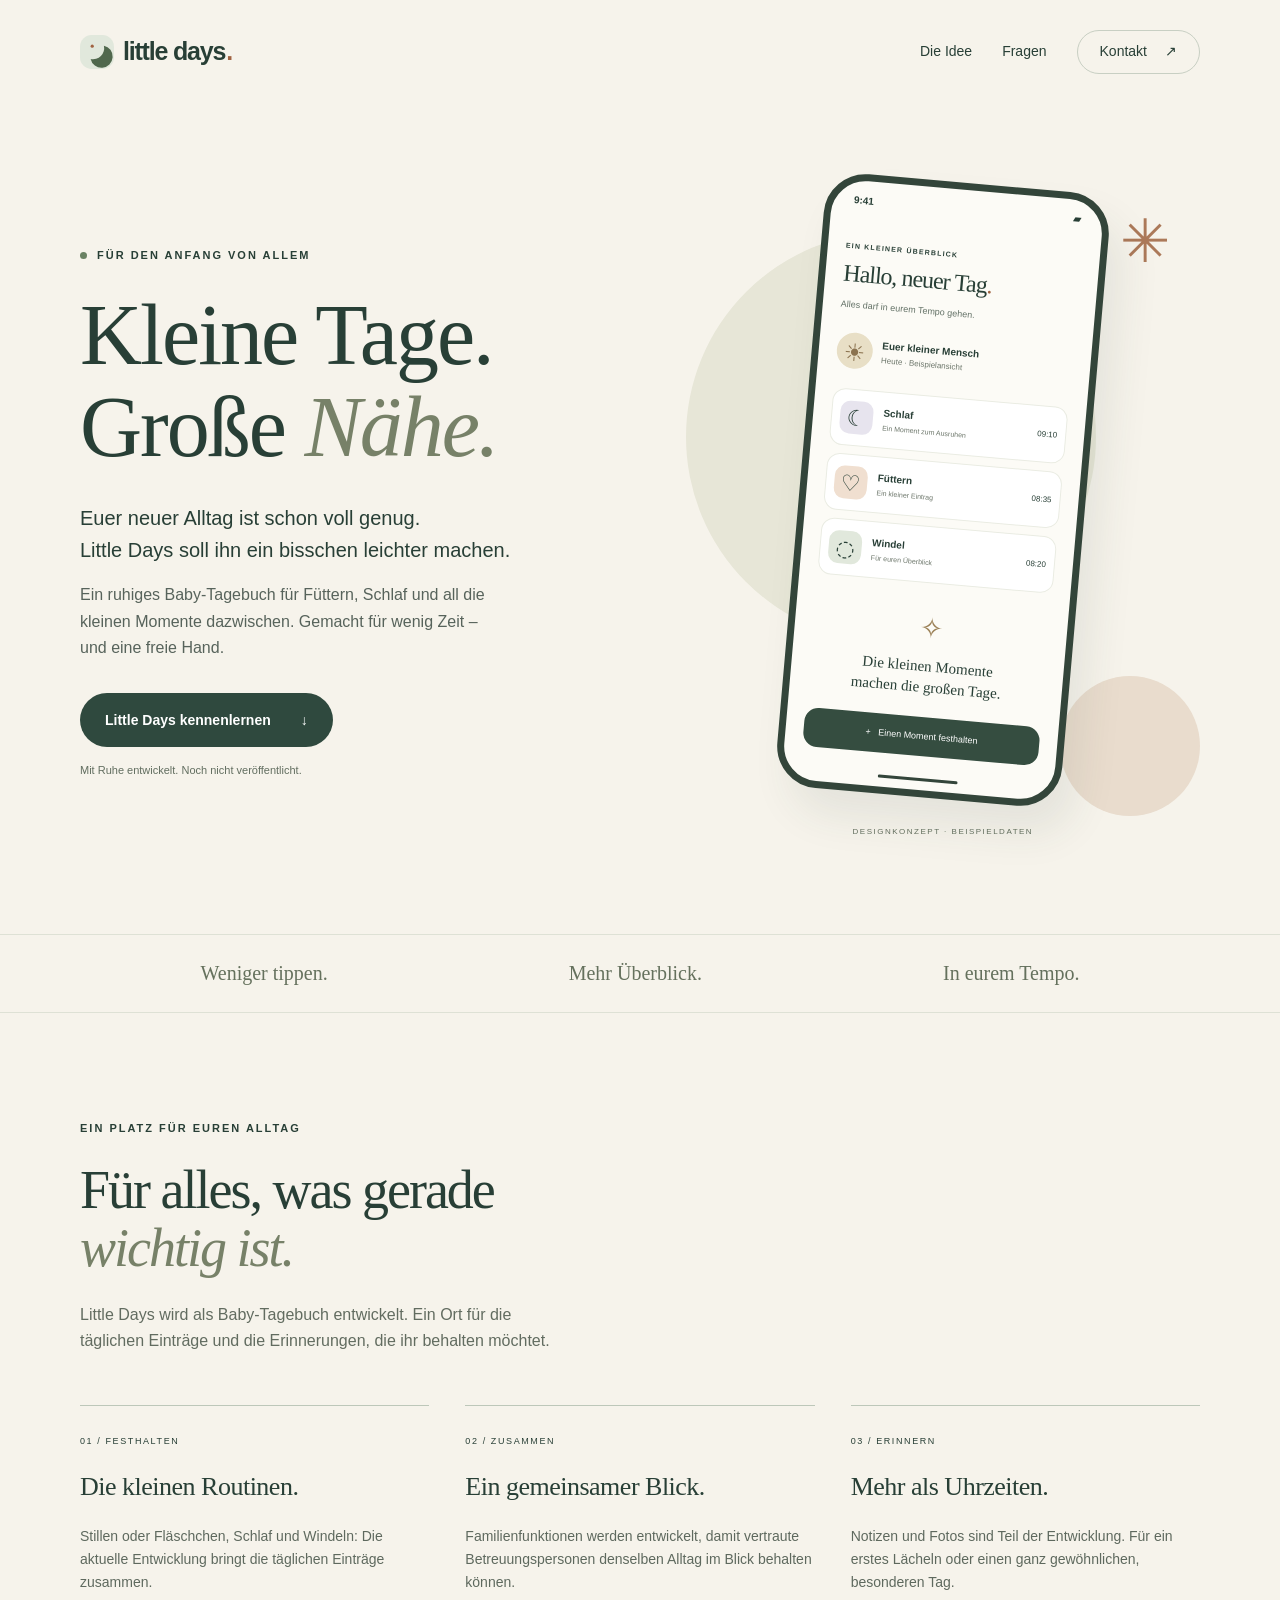
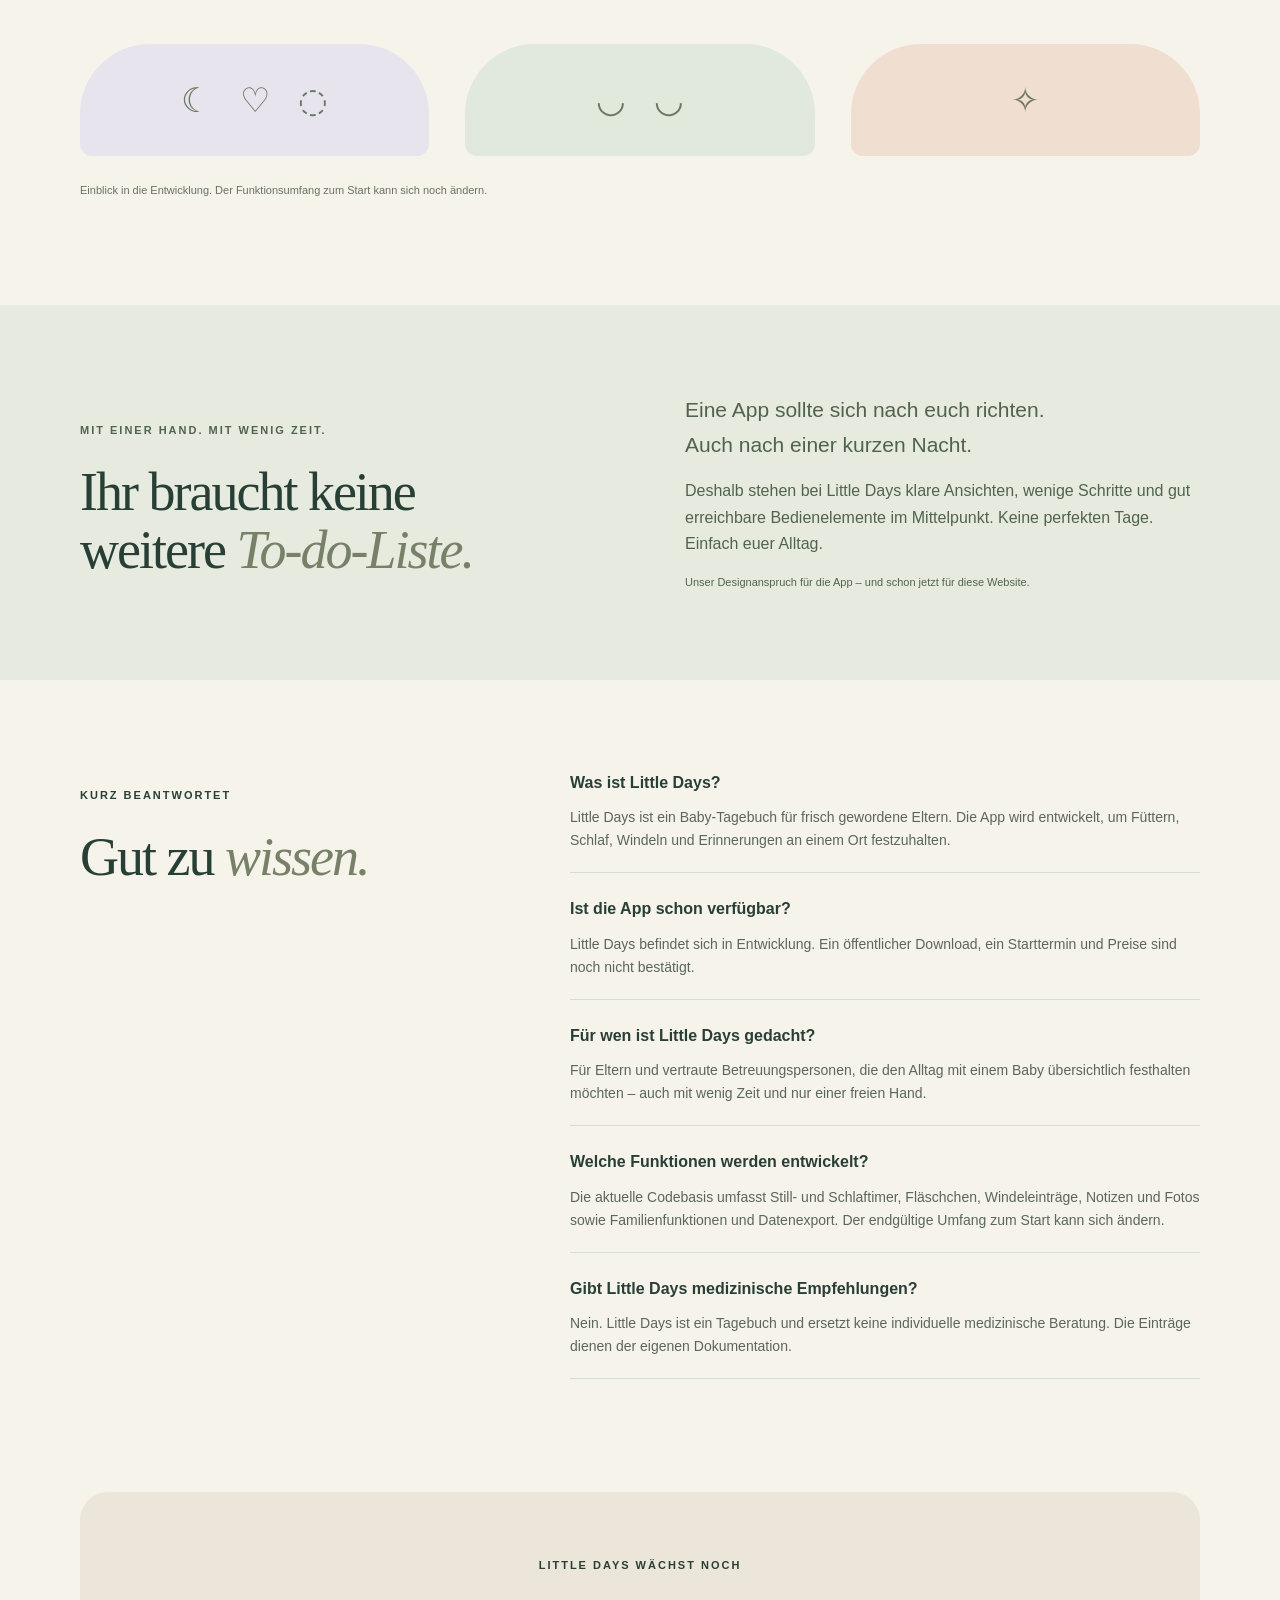
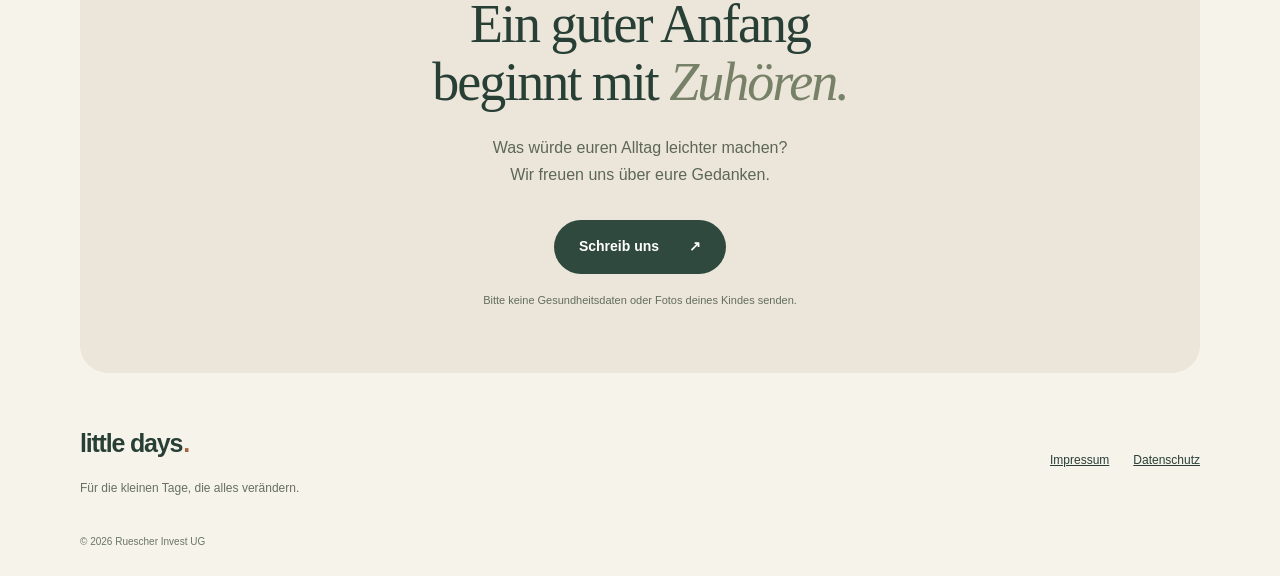
==== site/index.html @ 385b63ca "Launch calm Little Days marketing site with SEO and daily audit" ====
<!doctype html>
<html lang="de"><head><meta charset="utf-8"><meta name="viewport" content="width=device-width, initial-scale=1"><meta name="theme-color" content="#f6f3eb"><title>Little Days – ein Baby-Tagebuch für euren Alltag</title><meta name="description" content="Stillen, Fläschchen, Schlaf und kleine Erinnerungen: Little Days entwickelt ein ruhiges Baby-Tagebuch für frisch gewordene Eltern. Lerne die App kennen."><link rel="canonical" href="https://supermarlon.github.io/little-days-website/"><meta property="og:type" content="website"><meta property="og:locale" content="de_DE"><meta property="og:title" content="Little Days – kleine Tage, große Nähe"><meta property="og:description" content="Ein ruhiges Baby-Tagebuch für euren neuen Alltag. In Entwicklung."><meta property="og:url" content="https://supermarlon.github.io/little-days-website/"><meta property="og:image" content="https://supermarlon.github.io/little-days-website/assets/social.png"><meta property="og:image:width" content="1200"><meta property="og:image:height" content="630"><meta property="og:image:alt" content="Little Days. Kleine Tage, große Nähe."><meta name="twitter:card" content="summary_large_image"><link rel="icon" type="image/svg+xml" href="assets/icon.svg"><link rel="stylesheet" href="assets/style.css"><script type="application/ld+json">{"@context": "https://schema.org", "@graph": [{"@type": "WebSite", "@id": "https://supermarlon.github.io/little-days-website/#website", "url": "https://supermarlon.github.io/little-days-website/", "name": "Little Days", "inLanguage": "de-DE", "description": "Baby-Tagebuch für frisch gewordene Eltern. In Entwicklung."}, {"@type": "FAQPage", "mainEntity": [{"@type": "Question", "name": "Was ist Little Days?", "acceptedAnswer": {"@type": "Answer", "text": "Little Days ist ein Baby-Tagebuch für frisch gewordene Eltern. Die App wird entwickelt, um Füttern, Schlaf, Windeln und Erinnerungen an einem Ort festzuhalten."}}, {"@type": "Question", "name": "Ist die App schon verfügbar?", "acceptedAnswer": {"@type": "Answer", "text": "Little Days befindet sich in Entwicklung. Ein öffentlicher Download, ein Starttermin und Preise sind noch nicht bestätigt."}}, {"@type": "Question", "name": "Für wen ist Little Days gedacht?", "acceptedAnswer": {"@type": "Answer", "text": "Für Eltern und vertraute Betreuungspersonen, die den Alltag mit einem Baby übersichtlich festhalten möchten – auch mit wenig Zeit und nur einer freien Hand."}}, {"@type": "Question", "name": "Welche Funktionen werden entwickelt?", "acceptedAnswer": {"@type": "Answer", "text": "Die aktuelle Codebasis umfasst Still- und Schlaftimer, Fläschchen, Windeleinträge, Notizen und Fotos sowie Familienfunktionen und Datenexport. Der endgültige Umfang zum Start kann sich ändern."}}, {"@type": "Question", "name": "Gibt Little Days medizinische Empfehlungen?", "acceptedAnswer": {"@type": "Answer", "text": "Nein. Little Days ist ein Tagebuch und ersetzt keine individuelle medizinische Beratung. Die Einträge dienen der eigenen Dokumentation."}}]}]}</script><script defer src="assets/analytics.js"></script></head>
<body><a class="skip" href="#main">Zum Inhalt</a><header class="wrap"><a class="brand" href="./" aria-label="Little Days Startseite"><img src="assets/icon.svg" width="34" height="34" alt="">little days<span class="brand-dot">.</span></a><nav aria-label="Hauptnavigation"><a href="#idee">Die Idee</a><a href="#fragen">Fragen</a><a class="nav-cta" href="#kontakt">Kontakt <span aria-hidden="true">↗</span></a></nav></header>
<main id="main"><section class="hero wrap"><div class="hero-copy"><p class="eyebrow"><span class="status-dot"></span> FÜR DEN ANFANG VON ALLEM</p><h1>Kleine Tage.<br>Große <em>Nähe.</em></h1><p class="lead">Euer neuer Alltag ist schon voll genug.<br>Little Days soll ihn ein bisschen leichter machen.</p><p class="intro">Ein ruhiges Baby-Tagebuch für Füttern, Schlaf und all die kleinen Momente dazwischen. Gemacht für wenig Zeit – und eine freie Hand.</p><a class="button" href="#idee" data-event="explore">Little Days kennenlernen <span aria-hidden="true">↓</span></a><p class="micro">Mit Ruhe entwickelt. Noch nicht veröffentlicht.</p></div><div class="scene"><div class="orb orb-one"></div><div class="orb orb-two"></div><div class="little-star" aria-hidden="true">✳</div><div class="phone" aria-label="Illustrative Designvorschau eines Baby-Tagebuchs"><div class="phone-top"><span>9:41</span><span aria-hidden="true">▰</span></div><div class="phone-content"><p class="phone-greeting">EIN KLEINER ÜBERBLICK</p><h2>Hallo, neuer Tag<span>.</span></h2><p class="phone-sub">Alles darf in eurem Tempo gehen.</p><div class="baby"><div class="baby-icon" aria-hidden="true">☀</div><div><strong>Euer kleiner Mensch</strong><span>Heute · Beispielansicht</span></div></div><div class="activity"><span class="activity-icon lavender" aria-hidden="true">☾</span><div><strong>Schlaf</strong><span>Ein Moment zum Ausruhen</span></div><span class="activity-time">09:10</span></div><div class="activity"><span class="activity-icon peach" aria-hidden="true">♡</span><div><strong>Füttern</strong><span>Ein kleiner Eintrag</span></div><span class="activity-time">08:35</span></div><div class="activity"><span class="activity-icon sage" aria-hidden="true">◌</span><div><strong>Windel</strong><span>Für euren Überblick</span></div><span class="activity-time">08:20</span></div><div class="moment"><span aria-hidden="true">✧</span><p>Die kleinen Momente<br>machen die großen Tage.</p></div><div class="phone-action" aria-hidden="true">+ &nbsp; Einen Moment festhalten</div></div><div class="homebar"></div></div><p class="preview-label">DESIGNKONZEPT · BEISPIELDATEN</p></div></section>
<div class="quiet-strip"><div class="wrap"><span>Weniger tippen.</span><span>Mehr Überblick.</span><span>In eurem Tempo.</span></div></div>
<section class="section wrap" id="idee"><div class="section-heading"><p class="eyebrow">EIN PLATZ FÜR EUREN ALLTAG</p><h2>Für alles, was gerade<br><em>wichtig ist.</em></h2><p>Little Days wird als Baby-Tagebuch entwickelt. Ein Ort für die täglichen Einträge und die Erinnerungen, die ihr behalten möchtet.</p></div><div class="features"><article><span class="feature-number">01 / FESTHALTEN</span><h3>Die kleinen Routinen.</h3><p>Stillen oder Fläschchen, Schlaf und Windeln: Die aktuelle Entwicklung bringt die täglichen Einträge zusammen.</p><div class="feature-symbol lavender" aria-hidden="true">☾ &nbsp; ♡ &nbsp; ◌</div></article><article><span class="feature-number">02 / ZUSAMMEN</span><h3>Ein gemeinsamer Blick.</h3><p>Familienfunktionen werden entwickelt, damit vertraute Betreuungspersonen denselben Alltag im Blick behalten können.</p><div class="feature-symbol sage" aria-hidden="true">◡ &nbsp; ◡</div></article><article><span class="feature-number">03 / ERINNERN</span><h3>Mehr als Uhrzeiten.</h3><p>Notizen und Fotos sind Teil der Entwicklung. Für ein erstes Lächeln oder einen ganz gewöhnlichen, besonderen Tag.</p><div class="feature-symbol peach" aria-hidden="true">✧</div></article></div><p class="development-note">Einblick in die Entwicklung. Der Funktionsumfang zum Start kann sich noch ändern.</p></section>
<section class="care-section"><div class="wrap care-grid"><div><p class="eyebrow">MIT EINER HAND. MIT WENIG ZEIT.</p><h2>Ihr braucht keine<br>weitere <em>To-do-Liste.</em></h2></div><div><p class="care-lead">Eine App sollte sich nach euch richten.<br>Auch nach einer kurzen Nacht.</p><p>Deshalb stehen bei Little Days klare Ansichten, wenige Schritte und gut erreichbare Bedienelemente im Mittelpunkt. Keine perfekten Tage. Einfach euer Alltag.</p><p class="small">Unser Designanspruch für die App – und schon jetzt für diese Website.</p></div></div></section>
<section class="section wrap faq-section" id="fragen"><div><p class="eyebrow">KURZ BEANTWORTET</p><h2>Gut zu <em>wissen.</em></h2></div><div class="faqs"><article class="answer"><h3>Was ist Little Days?</h3><p>Little Days ist ein Baby-Tagebuch für frisch gewordene Eltern. Die App wird entwickelt, um Füttern, Schlaf, Windeln und Erinnerungen an einem Ort festzuhalten.</p></article><article class="answer"><h3>Ist die App schon verfügbar?</h3><p>Little Days befindet sich in Entwicklung. Ein öffentlicher Download, ein Starttermin und Preise sind noch nicht bestätigt.</p></article><article class="answer"><h3>Für wen ist Little Days gedacht?</h3><p>Für Eltern und vertraute Betreuungspersonen, die den Alltag mit einem Baby übersichtlich festhalten möchten – auch mit wenig Zeit und nur einer freien Hand.</p></article><article class="answer"><h3>Welche Funktionen werden entwickelt?</h3><p>Die aktuelle Codebasis umfasst Still- und Schlaftimer, Fläschchen, Windeleinträge, Notizen und Fotos sowie Familienfunktionen und Datenexport. Der endgültige Umfang zum Start kann sich ändern.</p></article><article class="answer"><h3>Gibt Little Days medizinische Empfehlungen?</h3><p>Nein. Little Days ist ein Tagebuch und ersetzt keine individuelle medizinische Beratung. Die Einträge dienen der eigenen Dokumentation.</p></article></div></section>
<section class="contact wrap" id="kontakt"><p class="eyebrow">LITTLE DAYS WÄCHST NOCH</p><h2>Ein guter Anfang<br>beginnt mit <em>Zuhören.</em></h2><p>Was würde euren Alltag leichter machen?<br>Wir freuen uns über eure Gedanken.</p><a class="button" href="mailto:marlon@supermarlon.de?subject=Little%20Days%20%E2%80%93%20Feedback" data-event="contact">Schreib uns <span aria-hidden="true">↗</span></a><p class="micro">Bitte keine Gesundheitsdaten oder Fotos deines Kindes senden.</p></section></main>
<footer class="wrap"><a class="brand" href="./">little days<span class="brand-dot">.</span></a><p>Für die kleinen Tage, die alles verändern.</p><div><a href="impressum.html">Impressum</a><a href="datenschutz.html">Datenschutz</a></div><small>© 2026 Ruescher Invest UG</small></footer></body></html>
---- site/assets/style.css ----
*{box-sizing:border-box}html{scroll-behavior:smooth;scroll-padding-top:24px}body{margin:0;background:#f6f3eb;color:#283f36;font-family:Arial,Helvetica,sans-serif;font-size:16px;line-height:1.65;-webkit-font-smoothing:antialiased}a{color:inherit}a:focus-visible{outline:3px solid #835b39;outline-offset:5px}a,button{touch-action:manipulation}.wrap{width:min(1120px,calc(100% - 64px));margin:auto}header{height:104px;display:flex;align-items:center;justify-content:space-between}.brand{display:flex;align-items:center;gap:9px;font-size:25px;font-weight:700;letter-spacing:-1.2px;text-decoration:none}.brand-dot{color:#a16342;margin-left:-8px}nav{display:flex;align-items:center;gap:30px;font-size:14px}nav a{display:inline-flex;align-items:center;min-height:44px;text-decoration:none}.nav-cta{border:1px solid #c8cfc3;border-radius:30px;padding:4px 22px;gap:18px}.hero{display:grid;grid-template-columns:1.1fr 1fr;gap:40px;align-items:center;padding:58px 0 70px}.eyebrow{font-size:11px;font-weight:700;letter-spacing:2px;display:flex;align-items:center;gap:10px}.status-dot{width:7px;height:7px;border-radius:50%;background:#6a8263}h1,h2{font-family:Georgia,'Times New Roman',serif;font-weight:400;letter-spacing:-2px;line-height:1.08;margin:24px 0}h1{font-size:clamp(58px,6.8vw,86px)}h2{font-size:clamp(38px,4.4vw,54px)}em{font-weight:400;color:#778168}p{margin:16px 0}.lead{font-size:20px;line-height:1.6;margin-top:28px}.intro{max-width:420px;color:#57635b;font-size:16px}.button{display:inline-flex;align-items:center;justify-content:center;gap:30px;background:#2f493e;color:#fff;border-radius:32px;text-decoration:none;min-height:54px;padding:12px 25px;font-size:14px;font-weight:600;margin-top:16px}.button:hover{background:#23382e}.micro{font-size:11px;color:#626e60;margin-top:14px}.scene{position:relative;display:flex;flex-direction:column;align-items:center;padding:20px 0 10px;isolation:isolate}.orb{position:absolute;z-index:-1;border-radius:50%}.orb-one{background:#e7e6d7;width:410px;height:410px;top:70px;left:0}.orb-two{background:#e9dccd;width:140px;height:140px;right:0;bottom:48px}.little-star{position:absolute;top:30px;right:30px;color:#ac7959;font-size:60px;font-weight:400}.phone{background:#fcfbf6;border:7px solid #33453a;border-radius:42px;width:286px;transform:rotate(5deg);box-shadow:16px 26px 42px #2f493e16;overflow:hidden}.phone-top{display:flex;justify-content:space-between;padding:12px 22px 8px;font-size:10px;font-weight:bold}.phone-content{padding:13px 18px}.phone-greeting{font-size:7px;letter-spacing:1.2px;font-weight:700;margin:10px 0}.phone h2{font-size:24px;letter-spacing:-1px;margin:10px 0}.phone h2 span{color:#a16342}.phone-sub{font-size:9px;color:#637166;margin:4px 0 20px}.baby{display:flex;gap:9px;align-items:center;margin:10px 0 20px}.baby-icon{display:grid;place-items:center;width:36px;height:36px;border-radius:50%;background:#e8dfc6;color:#8b7350;font-size:24px}.baby strong,.baby span{display:block;font-size:10px}.baby span{font-size:8px;color:#6c766a}.activity{display:flex;align-items:center;gap:10px;background:#fff;border:1px solid #eaece3;padding:11px 8px;border-radius:13px;margin:8px 0}.activity-icon{width:33px;height:33px;border-radius:10px;display:grid;place-items:center;font-size:22px}.lavender{background:#e7e4ee}.peach{background:#f0dfd0}.sage{background:#e1e8dc}.activity strong,.activity div span{display:block;font-size:10px}.activity div span{font-size:7px;color:#6c766a}.activity-time{font-size:8px;margin-left:auto}.moment{padding:15px 0;text-align:center}.moment>span{font-size:28px;color:#9b8056}.moment p{font-family:Georgia,serif;font-size:15px;line-height:1.4;margin:4px 0}.phone-action{background:#354d40;text-align:center;color:white;padding:12px;border-radius:14px;font-size:9px}.homebar{width:80px;height:3px;background:#33453a;margin:9px auto;border-radius:9px}.preview-label{font-size:8px;letter-spacing:1.5px;margin-top:27px;color:#64705f}.quiet-strip{border-top:1px solid #dee1d5;border-bottom:1px solid #dee1d5}.quiet-strip .wrap{display:flex;justify-content:space-around;padding:22px 0;font-family:Georgia,serif;font-size:20px;color:#65715d}.section{padding:90px 0}.section-heading{max-width:590px}.section-heading>p:last-child{max-width:470px;color:#626c60}.features{display:grid;grid-template-columns:repeat(3,1fr);gap:36px;margin-top:50px}.features article{border-top:1px solid #bdc7b9;padding-top:20px}.feature-number{font-size:9px;letter-spacing:1.6px}.features h3{font-family:Georgia,serif;font-size:26px;font-weight:400;letter-spacing:-.5px;margin:14px 0}.features p{color:#5e695e;font-size:14px;min-height:95px}.feature-symbol{display:flex;align-items:center;justify-content:center;height:112px;border-radius:70px 70px 12px 12px;font-size:34px;color:#6b7763;margin-top:24px}.development-note{font-size:11px;color:#687361;margin-top:25px}.care-section{background:#e7ebdf;padding:72px 0}.care-grid{display:grid;grid-template-columns:1fr 1fr;gap:90px;align-items:center}.care-grid h2{margin-bottom:0}.care-grid p{color:#51634f}.care-lead{font-size:21px}.small{font-size:11px}.faq-section{display:grid;grid-template-columns:.8fr 1.2fr;gap:70px}.answer{border-bottom:1px solid #d7ddcf;padding:0 0 20px;margin:0 0 23px}.answer h3{font-size:16px;font-weight:600;margin:0 0 10px}.answer p{font-size:14px;color:#5a675a;margin:0}.contact{text-align:center;padding:48px 24px 64px;background:#ece5d9;border-radius:28px}.contact .eyebrow{justify-content:center}.contact h2{margin-top:20px}.contact>p:not(.eyebrow):not(.micro){color:#5c6758}.contact .micro{max-width:350px;margin:17px auto 0}footer{padding:50px 0 25px;display:grid;grid-template-columns:1fr auto;gap:15px}footer p{font-size:12px;color:#677060;margin:0}footer>div{grid-column:2;grid-row:1 / span 2;display:flex;align-items:center;gap:24px;font-size:12px}footer a:not(.brand){display:inline-flex;align-items:center;min-height:44px}footer small{grid-column:1 / -1;font-size:10px;color:#6b7465;margin-top:20px}.skip{position:absolute;top:-100px;background:#2f493e;color:white;padding:12px;z-index:10}.skip:focus{top:10px}.legal{max-width:740px;padding:45px 0 80px}.legal h1{font-size:48px}.legal h2{font-family:Arial,sans-serif;font-size:22px;letter-spacing:0;line-height:1.4;margin-top:36px}.legal p{overflow-wrap:anywhere}@media(max-width:900px){.wrap{width:calc(100% - 40px)}header{height:80px}.brand{font-size:22px}nav{gap:16px}nav>a:first-child{display:none}.nav-cta{padding:4px 14px;gap:8px}.hero{grid-template-columns:1fr;padding:30px 0 45px;gap:12px}h1{font-size:64px}.lead{font-size:18px}.intro{font-size:15px}.scene{margin-top:28px;padding-top:8px}.orb-one{width:310px;height:310px;left:calc(50% - 175px)}.orb-two{width:95px;height:95px;right:8%;bottom:55px}.little-star{right:4%;top:35px;font-size:44px}.phone{width:270px}.quiet-strip .wrap{gap:13px;font-size:14px;padding:18px 0}.section{padding:60px 0}.features{grid-template-columns:1fr;gap:34px;margin-top:35px}.features p{min-height:0;max-width:440px}.feature-symbol{height:80px;border-radius:40px 40px 10px 10px}.care-section{padding:50px 0}.care-grid,.faq-section{grid-template-columns:1fr;gap:25px}.faq-section h2{margin-bottom:15px}.contact{padding:40px 18px;border-radius:20px}.contact h2{font-size:39px}footer{grid-template-columns:1fr;gap:8px}footer>div{grid-row:auto;grid-column:1;gap:22px}footer small{margin-top:8px}}@media(prefers-reduced-motion:reduce){html{scroll-behavior:auto}}@media(max-width:360px){.phone{width:246px}.phone h2{font-size:22px}h1{font-size:59px}.quiet-strip .wrap{font-size:12px}.scene{margin-top:18px}}

@media(min-width:600px) and (max-width:900px){.hero{grid-template-columns:1fr 1fr;gap:20px}.orb-one{width:280px;height:280px;left:0}.little-star{right:0}h1{font-size:54px}.phone{width:250px}}
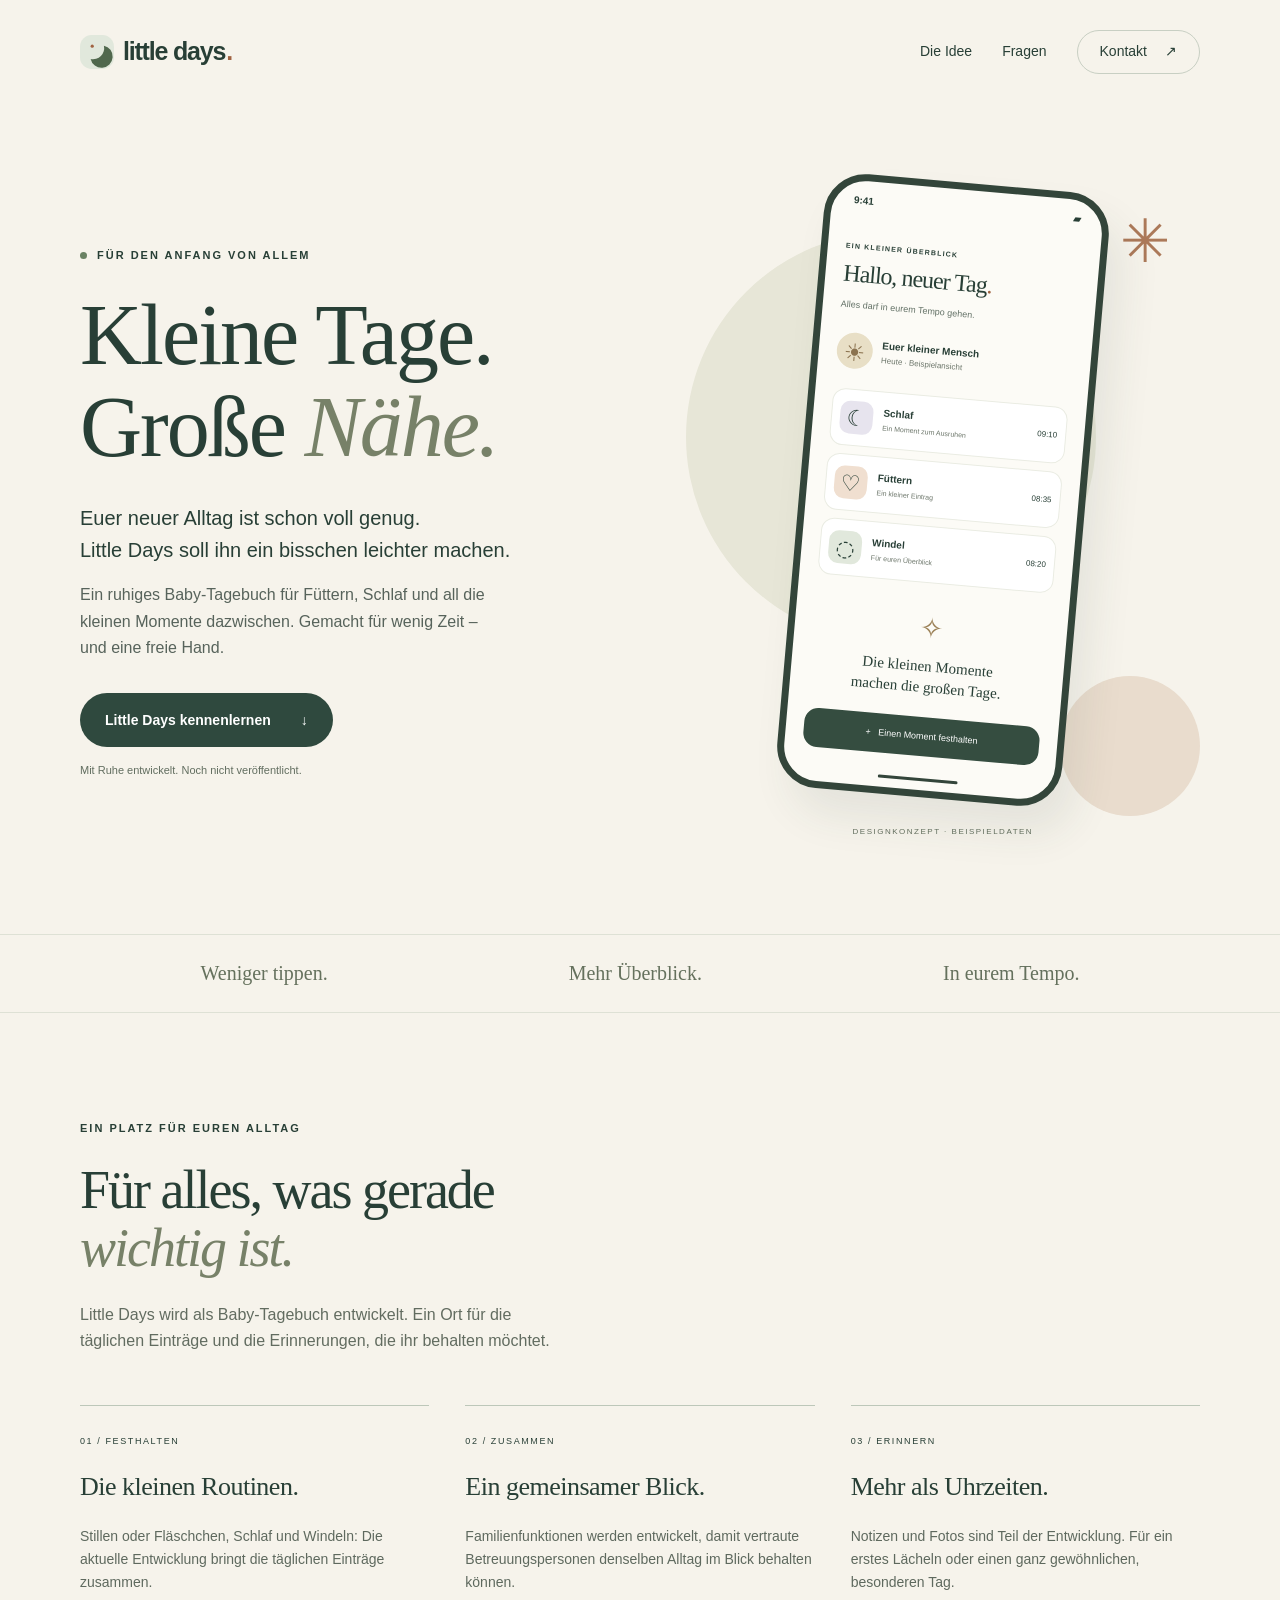
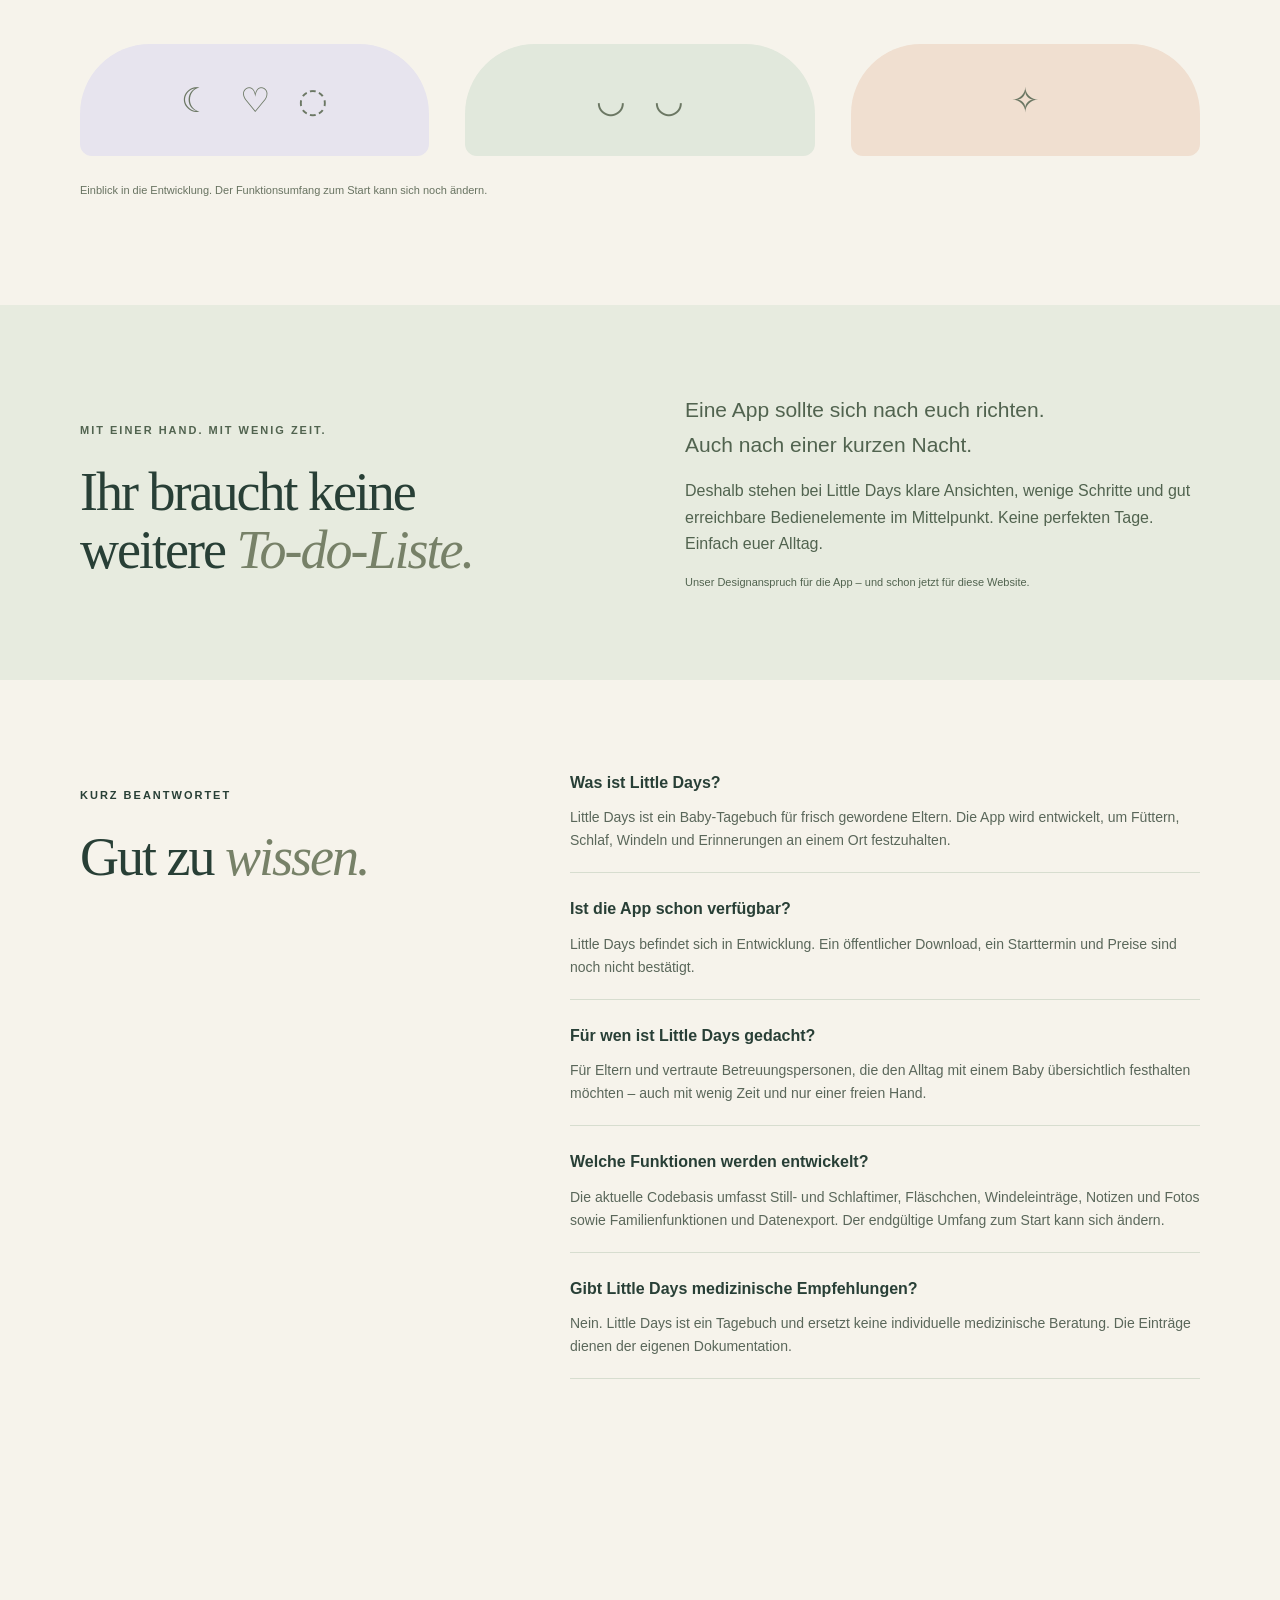
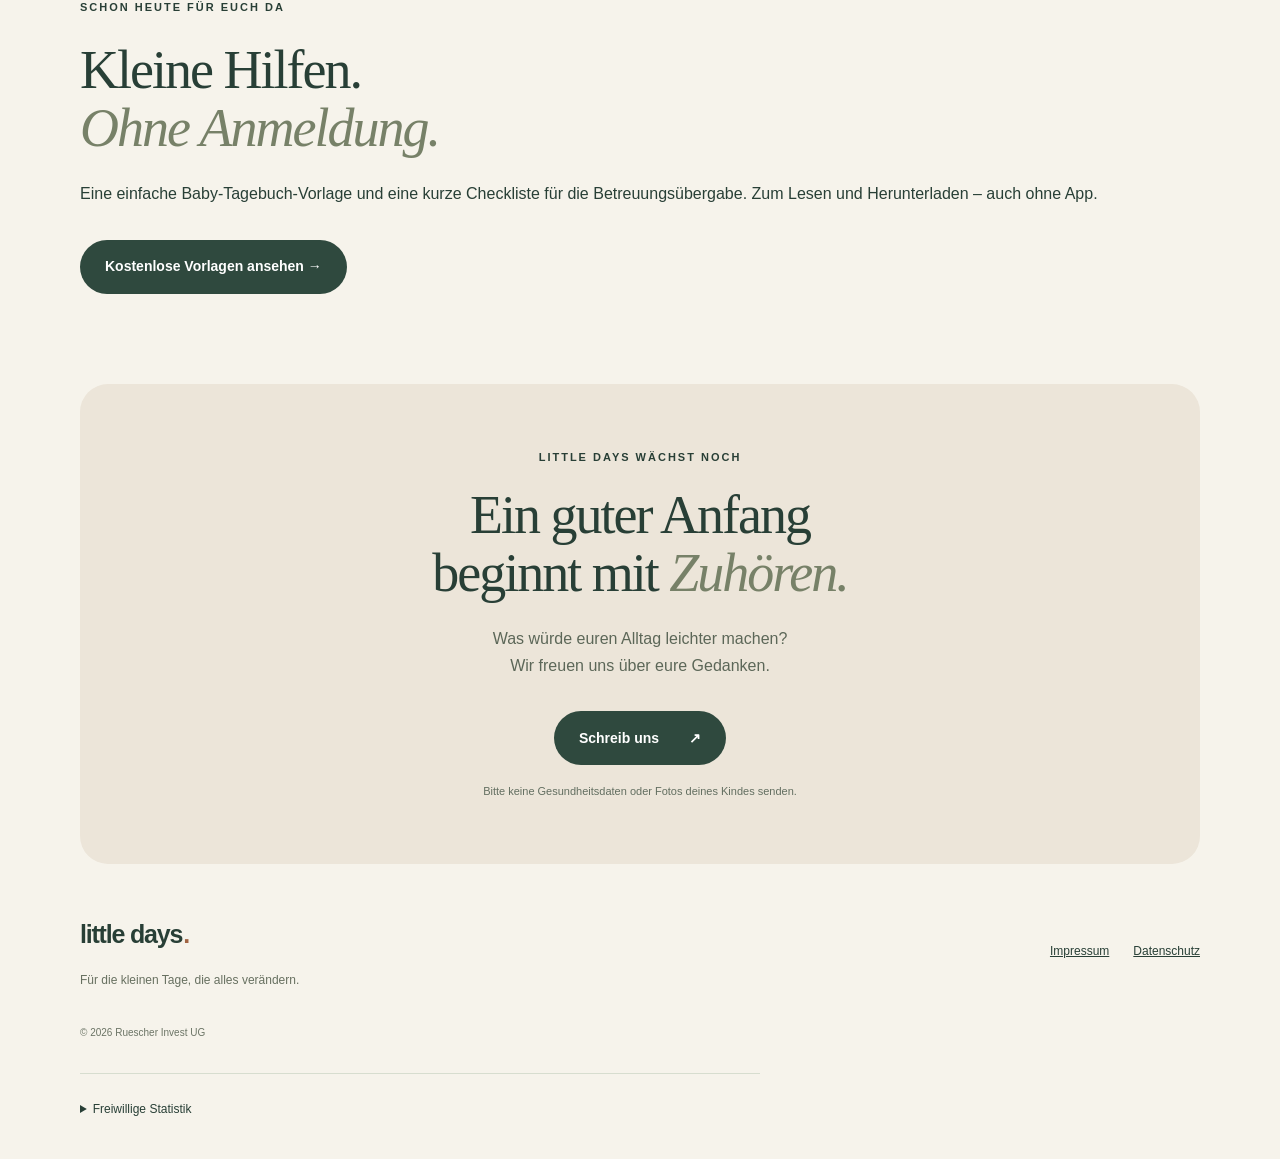
==== commit bc7f6c4f: "Build daily marketing loop, consent analytics and useful distribution assets" ====
--- a/site/index.html
+++ b/site/index.html
@@ -1,10 +1,234 @@
 <!doctype html>
-<html lang="de"><head><meta charset="utf-8"><meta name="viewport" content="width=device-width, initial-scale=1"><meta name="theme-color" content="#f6f3eb"><title>Little Days – ein Baby-Tagebuch für euren Alltag</title><meta name="description" content="Stillen, Fläschchen, Schlaf und kleine Erinnerungen: Little Days entwickelt ein ruhiges Baby-Tagebuch für frisch gewordene Eltern. Lerne die App kennen."><link rel="canonical" href="https://supermarlon.github.io/little-days-website/"><meta property="og:type" content="website"><meta property="og:locale" content="de_DE"><meta property="og:title" content="Little Days – kleine Tage, große Nähe"><meta property="og:description" content="Ein ruhiges Baby-Tagebuch für euren neuen Alltag. In Entwicklung."><meta property="og:url" content="https://supermarlon.github.io/little-days-website/"><meta property="og:image" content="https://supermarlon.github.io/little-days-website/assets/social.png"><meta property="og:image:width" content="1200"><meta property="og:image:height" content="630"><meta property="og:image:alt" content="Little Days. Kleine Tage, große Nähe."><meta name="twitter:card" content="summary_large_image"><link rel="icon" type="image/svg+xml" href="assets/icon.svg"><link rel="stylesheet" href="assets/style.css"><script type="application/ld+json">{"@context": "https://schema.org", "@graph": [{"@type": "WebSite", "@id": "https://supermarlon.github.io/little-days-website/#website", "url": "https://supermarlon.github.io/little-days-website/", "name": "Little Days", "inLanguage": "de-DE", "description": "Baby-Tagebuch für frisch gewordene Eltern. In Entwicklung."}, {"@type": "FAQPage", "mainEntity": [{"@type": "Question", "name": "Was ist Little Days?", "acceptedAnswer": {"@type": "Answer", "text": "Little Days ist ein Baby-Tagebuch für frisch gewordene Eltern. Die App wird entwickelt, um Füttern, Schlaf, Windeln und Erinnerungen an einem Ort festzuhalten."}}, {"@type": "Question", "name": "Ist die App schon verfügbar?", "acceptedAnswer": {"@type": "Answer", "text": "Little Days befindet sich in Entwicklung. Ein öffentlicher Download, ein Starttermin und Preise sind noch nicht bestätigt."}}, {"@type": "Question", "name": "Für wen ist Little Days gedacht?", "acceptedAnswer": {"@type": "Answer", "text": "Für Eltern und vertraute Betreuungspersonen, die den Alltag mit einem Baby übersichtlich festhalten möchten – auch mit wenig Zeit und nur einer freien Hand."}}, {"@type": "Question", "name": "Welche Funktionen werden entwickelt?", "acceptedAnswer": {"@type": "Answer", "text": "Die aktuelle Codebasis umfasst Still- und Schlaftimer, Fläschchen, Windeleinträge, Notizen und Fotos sowie Familienfunktionen und Datenexport. Der endgültige Umfang zum Start kann sich ändern."}}, {"@type": "Question", "name": "Gibt Little Days medizinische Empfehlungen?", "acceptedAnswer": {"@type": "Answer", "text": "Nein. Little Days ist ein Tagebuch und ersetzt keine individuelle medizinische Beratung. Die Einträge dienen der eigenen Dokumentation."}}]}]}</script><script defer src="assets/analytics.js"></script></head>
-<body><a class="skip" href="#main">Zum Inhalt</a><header class="wrap"><a class="brand" href="./" aria-label="Little Days Startseite"><img src="assets/icon.svg" width="34" height="34" alt="">little days<span class="brand-dot">.</span></a><nav aria-label="Hauptnavigation"><a href="#idee">Die Idee</a><a href="#fragen">Fragen</a><a class="nav-cta" href="#kontakt">Kontakt <span aria-hidden="true">↗</span></a></nav></header>
-<main id="main"><section class="hero wrap"><div class="hero-copy"><p class="eyebrow"><span class="status-dot"></span> FÜR DEN ANFANG VON ALLEM</p><h1>Kleine Tage.<br>Große <em>Nähe.</em></h1><p class="lead">Euer neuer Alltag ist schon voll genug.<br>Little Days soll ihn ein bisschen leichter machen.</p><p class="intro">Ein ruhiges Baby-Tagebuch für Füttern, Schlaf und all die kleinen Momente dazwischen. Gemacht für wenig Zeit – und eine freie Hand.</p><a class="button" href="#idee" data-event="explore">Little Days kennenlernen <span aria-hidden="true">↓</span></a><p class="micro">Mit Ruhe entwickelt. Noch nicht veröffentlicht.</p></div><div class="scene"><div class="orb orb-one"></div><div class="orb orb-two"></div><div class="little-star" aria-hidden="true">✳</div><div class="phone" aria-label="Illustrative Designvorschau eines Baby-Tagebuchs"><div class="phone-top"><span>9:41</span><span aria-hidden="true">▰</span></div><div class="phone-content"><p class="phone-greeting">EIN KLEINER ÜBERBLICK</p><h2>Hallo, neuer Tag<span>.</span></h2><p class="phone-sub">Alles darf in eurem Tempo gehen.</p><div class="baby"><div class="baby-icon" aria-hidden="true">☀</div><div><strong>Euer kleiner Mensch</strong><span>Heute · Beispielansicht</span></div></div><div class="activity"><span class="activity-icon lavender" aria-hidden="true">☾</span><div><strong>Schlaf</strong><span>Ein Moment zum Ausruhen</span></div><span class="activity-time">09:10</span></div><div class="activity"><span class="activity-icon peach" aria-hidden="true">♡</span><div><strong>Füttern</strong><span>Ein kleiner Eintrag</span></div><span class="activity-time">08:35</span></div><div class="activity"><span class="activity-icon sage" aria-hidden="true">◌</span><div><strong>Windel</strong><span>Für euren Überblick</span></div><span class="activity-time">08:20</span></div><div class="moment"><span aria-hidden="true">✧</span><p>Die kleinen Momente<br>machen die großen Tage.</p></div><div class="phone-action" aria-hidden="true">+ &nbsp; Einen Moment festhalten</div></div><div class="homebar"></div></div><p class="preview-label">DESIGNKONZEPT · BEISPIELDATEN</p></div></section>
-<div class="quiet-strip"><div class="wrap"><span>Weniger tippen.</span><span>Mehr Überblick.</span><span>In eurem Tempo.</span></div></div>
-<section class="section wrap" id="idee"><div class="section-heading"><p class="eyebrow">EIN PLATZ FÜR EUREN ALLTAG</p><h2>Für alles, was gerade<br><em>wichtig ist.</em></h2><p>Little Days wird als Baby-Tagebuch entwickelt. Ein Ort für die täglichen Einträge und die Erinnerungen, die ihr behalten möchtet.</p></div><div class="features"><article><span class="feature-number">01 / FESTHALTEN</span><h3>Die kleinen Routinen.</h3><p>Stillen oder Fläschchen, Schlaf und Windeln: Die aktuelle Entwicklung bringt die täglichen Einträge zusammen.</p><div class="feature-symbol lavender" aria-hidden="true">☾ &nbsp; ♡ &nbsp; ◌</div></article><article><span class="feature-number">02 / ZUSAMMEN</span><h3>Ein gemeinsamer Blick.</h3><p>Familienfunktionen werden entwickelt, damit vertraute Betreuungspersonen denselben Alltag im Blick behalten können.</p><div class="feature-symbol sage" aria-hidden="true">◡ &nbsp; ◡</div></article><article><span class="feature-number">03 / ERINNERN</span><h3>Mehr als Uhrzeiten.</h3><p>Notizen und Fotos sind Teil der Entwicklung. Für ein erstes Lächeln oder einen ganz gewöhnlichen, besonderen Tag.</p><div class="feature-symbol peach" aria-hidden="true">✧</div></article></div><p class="development-note">Einblick in die Entwicklung. Der Funktionsumfang zum Start kann sich noch ändern.</p></section>
-<section class="care-section"><div class="wrap care-grid"><div><p class="eyebrow">MIT EINER HAND. MIT WENIG ZEIT.</p><h2>Ihr braucht keine<br>weitere <em>To-do-Liste.</em></h2></div><div><p class="care-lead">Eine App sollte sich nach euch richten.<br>Auch nach einer kurzen Nacht.</p><p>Deshalb stehen bei Little Days klare Ansichten, wenige Schritte und gut erreichbare Bedienelemente im Mittelpunkt. Keine perfekten Tage. Einfach euer Alltag.</p><p class="small">Unser Designanspruch für die App – und schon jetzt für diese Website.</p></div></div></section>
-<section class="section wrap faq-section" id="fragen"><div><p class="eyebrow">KURZ BEANTWORTET</p><h2>Gut zu <em>wissen.</em></h2></div><div class="faqs"><article class="answer"><h3>Was ist Little Days?</h3><p>Little Days ist ein Baby-Tagebuch für frisch gewordene Eltern. Die App wird entwickelt, um Füttern, Schlaf, Windeln und Erinnerungen an einem Ort festzuhalten.</p></article><article class="answer"><h3>Ist die App schon verfügbar?</h3><p>Little Days befindet sich in Entwicklung. Ein öffentlicher Download, ein Starttermin und Preise sind noch nicht bestätigt.</p></article><article class="answer"><h3>Für wen ist Little Days gedacht?</h3><p>Für Eltern und vertraute Betreuungspersonen, die den Alltag mit einem Baby übersichtlich festhalten möchten – auch mit wenig Zeit und nur einer freien Hand.</p></article><article class="answer"><h3>Welche Funktionen werden entwickelt?</h3><p>Die aktuelle Codebasis umfasst Still- und Schlaftimer, Fläschchen, Windeleinträge, Notizen und Fotos sowie Familienfunktionen und Datenexport. Der endgültige Umfang zum Start kann sich ändern.</p></article><article class="answer"><h3>Gibt Little Days medizinische Empfehlungen?</h3><p>Nein. Little Days ist ein Tagebuch und ersetzt keine individuelle medizinische Beratung. Die Einträge dienen der eigenen Dokumentation.</p></article></div></section>
-<section class="contact wrap" id="kontakt"><p class="eyebrow">LITTLE DAYS WÄCHST NOCH</p><h2>Ein guter Anfang<br>beginnt mit <em>Zuhören.</em></h2><p>Was würde euren Alltag leichter machen?<br>Wir freuen uns über eure Gedanken.</p><a class="button" href="mailto:marlon@supermarlon.de?subject=Little%20Days%20%E2%80%93%20Feedback" data-event="contact">Schreib uns <span aria-hidden="true">↗</span></a><p class="micro">Bitte keine Gesundheitsdaten oder Fotos deines Kindes senden.</p></section></main>
-<footer class="wrap"><a class="brand" href="./">little days<span class="brand-dot">.</span></a><p>Für die kleinen Tage, die alles verändern.</p><div><a href="impressum.html">Impressum</a><a href="datenschutz.html">Datenschutz</a></div><small>© 2026 Ruescher Invest UG</small></footer></body></html>+<html lang="de">
+<head>
+<meta charset="utf-8">
+<meta name="viewport" content="width=device-width, initial-scale=1">
+<meta name="google-site-verification" content="PlFiqW4w93HMODMmTK9vUHVSAiEUMvVxdEavi1vuG6I">
+<meta name="theme-color" content="#f6f3eb">
+<title>Little Days – ein Baby-Tagebuch für euren Alltag</title>
+<meta name="description" content="Stillen, Fläschchen, Schlaf und kleine Erinnerungen: Little Days entwickelt ein ruhiges Baby-Tagebuch für frisch gewordene Eltern. Lerne die App kennen.">
+<link rel="canonical" href="https://supermarlon.github.io/little-days-website/">
+<meta property="og:type" content="website">
+<meta property="og:locale" content="de_DE">
+<meta property="og:title" content="Little Days – kleine Tage, große Nähe">
+<meta property="og:description" content="Ein ruhiges Baby-Tagebuch für euren neuen Alltag. In Entwicklung.">
+<meta property="og:url" content="https://supermarlon.github.io/little-days-website/">
+<meta property="og:image" content="https://supermarlon.github.io/little-days-website/assets/social.png">
+<meta property="og:image:width" content="1200">
+<meta property="og:image:height" content="630">
+<meta property="og:image:alt" content="Little Days. Kleine Tage, große Nähe.">
+<meta name="twitter:card" content="summary_large_image">
+<link rel="icon" type="image/svg+xml" href="assets/icon.svg">
+<link rel="stylesheet" href="assets/style.css">
+<script type="application/ld+json">{"@context": "https://schema.org", "@graph": [{"@type": "WebSite", "@id": "https://supermarlon.github.io/little-days-website/#website", "url": "https://supermarlon.github.io/little-days-website/", "name": "Little Days", "inLanguage": "de-DE", "description": "Baby-Tagebuch für frisch gewordene Eltern. In Entwicklung."}, {"@type": "FAQPage", "mainEntity": [{"@type": "Question", "name": "Was ist Little Days?", "acceptedAnswer": {"@type": "Answer", "text": "Little Days ist ein Baby-Tagebuch für frisch gewordene Eltern. Die App wird entwickelt, um Füttern, Schlaf, Windeln und Erinnerungen an einem Ort festzuhalten."}}, {"@type": "Question", "name": "Ist die App schon verfügbar?", "acceptedAnswer": {"@type": "Answer", "text": "Little Days befindet sich in Entwicklung. Ein öffentlicher Download, ein Starttermin und Preise sind noch nicht bestätigt."}}, {"@type": "Question", "name": "Für wen ist Little Days gedacht?", "acceptedAnswer": {"@type": "Answer", "text": "Für Eltern und vertraute Betreuungspersonen, die den Alltag mit einem Baby übersichtlich festhalten möchten – auch mit wenig Zeit und nur einer freien Hand."}}, {"@type": "Question", "name": "Welche Funktionen werden entwickelt?", "acceptedAnswer": {"@type": "Answer", "text": "Die aktuelle Codebasis umfasst Still- und Schlaftimer, Fläschchen, Windeleinträge, Notizen und Fotos sowie Familienfunktionen und Datenexport. Der endgültige Umfang zum Start kann sich ändern."}}, {"@type": "Question", "name": "Gibt Little Days medizinische Empfehlungen?", "acceptedAnswer": {"@type": "Answer", "text": "Nein. Little Days ist ein Tagebuch und ersetzt keine individuelle medizinische Beratung. Die Einträge dienen der eigenen Dokumentation."}}]}]}</script>
+<script defer src="assets/analytics.js">
+</script>
+</head>
+<body>
+<a class="skip" href="#main">Zum Inhalt</a>
+<header class="wrap">
+<a class="brand" href="./" aria-label="Little Days Startseite">
+<img src="assets/icon.svg" width="34" height="34" alt="">little days<span class="brand-dot">.</span>
+</a>
+<nav aria-label="Hauptnavigation">
+<a href="#idee">Die Idee</a>
+<a href="#fragen">Fragen</a>
+<a class="nav-cta" href="#kontakt">Kontakt <span aria-hidden="true">↗</span>
+</a>
+</nav>
+</header>
+<main id="main">
+<section class="hero wrap">
+<div class="hero-copy">
+<p class="eyebrow">
+<span class="status-dot">
+</span> FÜR DEN ANFANG VON ALLEM</p>
+<h1>Kleine Tage.<br>Große <em>Nähe.</em>
+</h1>
+<p class="lead">Euer neuer Alltag ist schon voll genug.<br>Little Days soll ihn ein bisschen leichter machen.</p>
+<p class="intro">Ein ruhiges Baby-Tagebuch für Füttern, Schlaf und all die kleinen Momente dazwischen. Gemacht für wenig Zeit – und eine freie Hand.</p>
+<a class="button" href="#idee" data-event="explore">Little Days kennenlernen <span aria-hidden="true">↓</span>
+</a>
+<p class="micro">Mit Ruhe entwickelt. Noch nicht veröffentlicht.</p>
+</div>
+<div class="scene">
+<div class="orb orb-one">
+</div>
+<div class="orb orb-two">
+</div>
+<div class="little-star" aria-hidden="true">✳</div>
+<div class="phone" aria-label="Illustrative Designvorschau eines Baby-Tagebuchs">
+<div class="phone-top">
+<span>9:41</span>
+<span aria-hidden="true">▰</span>
+</div>
+<div class="phone-content">
+<p class="phone-greeting">EIN KLEINER ÜBERBLICK</p>
+<h2>Hallo, neuer Tag<span>.</span>
+</h2>
+<p class="phone-sub">Alles darf in eurem Tempo gehen.</p>
+<div class="baby">
+<div class="baby-icon" aria-hidden="true">☀</div>
+<div>
+<strong>Euer kleiner Mensch</strong>
+<span>Heute · Beispielansicht</span>
+</div>
+</div>
+<div class="activity">
+<span class="activity-icon lavender" aria-hidden="true">☾</span>
+<div>
+<strong>Schlaf</strong>
+<span>Ein Moment zum Ausruhen</span>
+</div>
+<span class="activity-time">09:10</span>
+</div>
+<div class="activity">
+<span class="activity-icon peach" aria-hidden="true">♡</span>
+<div>
+<strong>Füttern</strong>
+<span>Ein kleiner Eintrag</span>
+</div>
+<span class="activity-time">08:35</span>
+</div>
+<div class="activity">
+<span class="activity-icon sage" aria-hidden="true">◌</span>
+<div>
+<strong>Windel</strong>
+<span>Für euren Überblick</span>
+</div>
+<span class="activity-time">08:20</span>
+</div>
+<div class="moment">
+<span aria-hidden="true">✧</span>
+<p>Die kleinen Momente<br>machen die großen Tage.</p>
+</div>
+<div class="phone-action" aria-hidden="true">+ &nbsp; Einen Moment festhalten</div>
+</div>
+<div class="homebar">
+</div>
+</div>
+<p class="preview-label">DESIGNKONZEPT · BEISPIELDATEN</p>
+</div>
+</section>
+<div class="quiet-strip">
+<div class="wrap">
+<span>Weniger tippen.</span>
+<span>Mehr Überblick.</span>
+<span>In eurem Tempo.</span>
+</div>
+</div>
+<section class="section wrap" id="idee">
+<div class="section-heading">
+<p class="eyebrow">EIN PLATZ FÜR EUREN ALLTAG</p>
+<h2>Für alles, was gerade<br>
+<em>wichtig ist.</em>
+</h2>
+<p>Little Days wird als Baby-Tagebuch entwickelt. Ein Ort für die täglichen Einträge und die Erinnerungen, die ihr behalten möchtet.</p>
+</div>
+<div class="features">
+<article>
+<span class="feature-number">01 / FESTHALTEN</span>
+<h3>Die kleinen Routinen.</h3>
+<p>Stillen oder Fläschchen, Schlaf und Windeln: Die aktuelle Entwicklung bringt die täglichen Einträge zusammen.</p>
+<div class="feature-symbol lavender" aria-hidden="true">☾ &nbsp; ♡ &nbsp; ◌</div>
+</article>
+<article>
+<span class="feature-number">02 / ZUSAMMEN</span>
+<h3>Ein gemeinsamer Blick.</h3>
+<p>Familienfunktionen werden entwickelt, damit vertraute Betreuungspersonen denselben Alltag im Blick behalten können.</p>
+<div class="feature-symbol sage" aria-hidden="true">◡ &nbsp; ◡</div>
+</article>
+<article>
+<span class="feature-number">03 / ERINNERN</span>
+<h3>Mehr als Uhrzeiten.</h3>
+<p>Notizen und Fotos sind Teil der Entwicklung. Für ein erstes Lächeln oder einen ganz gewöhnlichen, besonderen Tag.</p>
+<div class="feature-symbol peach" aria-hidden="true">✧</div>
+</article>
+</div>
+<p class="development-note">Einblick in die Entwicklung. Der Funktionsumfang zum Start kann sich noch ändern.</p>
+</section>
+<section class="care-section">
+<div class="wrap care-grid">
+<div>
+<p class="eyebrow">MIT EINER HAND. MIT WENIG ZEIT.</p>
+<h2>Ihr braucht keine<br>weitere <em>To-do-Liste.</em>
+</h2>
+</div>
+<div>
+<p class="care-lead">Eine App sollte sich nach euch richten.<br>Auch nach einer kurzen Nacht.</p>
+<p>Deshalb stehen bei Little Days klare Ansichten, wenige Schritte und gut erreichbare Bedienelemente im Mittelpunkt. Keine perfekten Tage. Einfach euer Alltag.</p>
+<p class="small">Unser Designanspruch für die App – und schon jetzt für diese Website.</p>
+</div>
+</div>
+</section>
+<section class="section wrap faq-section" id="fragen">
+<div>
+<p class="eyebrow">KURZ BEANTWORTET</p>
+<h2>Gut zu <em>wissen.</em>
+</h2>
+</div>
+<div class="faqs">
+<article class="answer">
+<h3>Was ist Little Days?</h3>
+<p>Little Days ist ein Baby-Tagebuch für frisch gewordene Eltern. Die App wird entwickelt, um Füttern, Schlaf, Windeln und Erinnerungen an einem Ort festzuhalten.</p>
+</article>
+<article class="answer">
+<h3>Ist die App schon verfügbar?</h3>
+<p>Little Days befindet sich in Entwicklung. Ein öffentlicher Download, ein Starttermin und Preise sind noch nicht bestätigt.</p>
+</article>
+<article class="answer">
+<h3>Für wen ist Little Days gedacht?</h3>
+<p>Für Eltern und vertraute Betreuungspersonen, die den Alltag mit einem Baby übersichtlich festhalten möchten – auch mit wenig Zeit und nur einer freien Hand.</p>
+</article>
+<article class="answer">
+<h3>Welche Funktionen werden entwickelt?</h3>
+<p>Die aktuelle Codebasis umfasst Still- und Schlaftimer, Fläschchen, Windeleinträge, Notizen und Fotos sowie Familienfunktionen und Datenexport. Der endgültige Umfang zum Start kann sich ändern.</p>
+</article>
+<article class="answer">
+<h3>Gibt Little Days medizinische Empfehlungen?</h3>
+<p>Nein. Little Days ist ein Tagebuch und ersetzt keine individuelle medizinische Beratung. Die Einträge dienen der eigenen Dokumentation.</p>
+</article>
+</div>
+</section>
+<section class="section wrap" id="vorlagen">
+<p class="eyebrow">SCHON HEUTE FÜR EUCH DA</p>
+<h2>Kleine Hilfen.<br>
+<em>Ohne Anmeldung.</em>
+</h2>
+<p>Eine einfache Baby-Tagebuch-Vorlage und eine kurze Checkliste für die Betreuungsübergabe. Zum Lesen und Herunterladen – auch ohne App.</p>
+<a class="button" href="ressourcen.html" data-event="resource">Kostenlose Vorlagen ansehen →</a>
+</section>
+<section class="contact wrap" id="kontakt">
+<p class="eyebrow">LITTLE DAYS WÄCHST NOCH</p>
+<h2>Ein guter Anfang<br>beginnt mit <em>Zuhören.</em>
+</h2>
+<p>Was würde euren Alltag leichter machen?<br>Wir freuen uns über eure Gedanken.</p>
+<a class="button" href="mailto:marlon@supermarlon.de?subject=Little%20Days%20%E2%80%93%20Feedback" data-event="contact">Schreib uns <span aria-hidden="true">↗</span>
+</a>
+<p class="micro">Bitte keine Gesundheitsdaten oder Fotos deines Kindes senden.</p>
+</section>
+</main>
+<footer class="wrap">
+<a class="brand" href="./">little days<span class="brand-dot">.</span>
+</a>
+<p>Für die kleinen Tage, die alles verändern.</p>
+<div>
+<a href="impressum.html">Impressum</a>
+<a href="datenschutz.html">Datenschutz</a>
+</div>
+<small>© 2026 Ruescher Invest UG</small>
+<details class="statistics">
+<summary>Freiwillige Statistik</summary>
+<p>Hilf uns, diese Website zu verbessern. Erst nach deiner Zustimmung übermittelt die Seite Aufrufe und wenige Klicks an PostHog in der EU. Ohne Sitzungsaufzeichnung oder Nutzerprofil. Deine Wahl kannst du hier jederzeit ändern.</p>
+<div class="consent-buttons">
+<button type="button" data-consent="no" aria-pressed="true">Deaktiviert lassen</button>
+<button type="button" data-consent="yes" aria-pressed="false">Statistik erlauben</button>
+</div>
+<p id="statistics-status" role="status">Freiwillige Statistik ist deaktiviert.</p>
+<noscript>
+<p>Ohne JavaScript bleibt die Statistik deaktiviert.</p>
+</noscript>
+</details>
+</footer>
+</body>
+</html>
--- a/site/assets/style.css
+++ b/site/assets/style.css
@@ -1,3 +1,7 @@
 *{box-sizing:border-box}html{scroll-behavior:smooth;scroll-padding-top:24px}body{margin:0;background:#f6f3eb;color:#283f36;font-family:Arial,Helvetica,sans-serif;font-size:16px;line-height:1.65;-webkit-font-smoothing:antialiased}a{color:inherit}a:focus-visible{outline:3px solid #835b39;outline-offset:5px}a,button{touch-action:manipulation}.wrap{width:min(1120px,calc(100% - 64px));margin:auto}header{height:104px;display:flex;align-items:center;justify-content:space-between}.brand{display:flex;align-items:center;gap:9px;font-size:25px;font-weight:700;letter-spacing:-1.2px;text-decoration:none}.brand-dot{color:#a16342;margin-left:-8px}nav{display:flex;align-items:center;gap:30px;font-size:14px}nav a{display:inline-flex;align-items:center;min-height:44px;text-decoration:none}.nav-cta{border:1px solid #c8cfc3;border-radius:30px;padding:4px 22px;gap:18px}.hero{display:grid;grid-template-columns:1.1fr 1fr;gap:40px;align-items:center;padding:58px 0 70px}.eyebrow{font-size:11px;font-weight:700;letter-spacing:2px;display:flex;align-items:center;gap:10px}.status-dot{width:7px;height:7px;border-radius:50%;background:#6a8263}h1,h2{font-family:Georgia,'Times New Roman',serif;font-weight:400;letter-spacing:-2px;line-height:1.08;margin:24px 0}h1{font-size:clamp(58px,6.8vw,86px)}h2{font-size:clamp(38px,4.4vw,54px)}em{font-weight:400;color:#778168}p{margin:16px 0}.lead{font-size:20px;line-height:1.6;margin-top:28px}.intro{max-width:420px;color:#57635b;font-size:16px}.button{display:inline-flex;align-items:center;justify-content:center;gap:30px;background:#2f493e;color:#fff;border-radius:32px;text-decoration:none;min-height:54px;padding:12px 25px;font-size:14px;font-weight:600;margin-top:16px}.button:hover{background:#23382e}.micro{font-size:11px;color:#626e60;margin-top:14px}.scene{position:relative;display:flex;flex-direction:column;align-items:center;padding:20px 0 10px;isolation:isolate}.orb{position:absolute;z-index:-1;border-radius:50%}.orb-one{background:#e7e6d7;width:410px;height:410px;top:70px;left:0}.orb-two{background:#e9dccd;width:140px;height:140px;right:0;bottom:48px}.little-star{position:absolute;top:30px;right:30px;color:#ac7959;font-size:60px;font-weight:400}.phone{background:#fcfbf6;border:7px solid #33453a;border-radius:42px;width:286px;transform:rotate(5deg);box-shadow:16px 26px 42px #2f493e16;overflow:hidden}.phone-top{display:flex;justify-content:space-between;padding:12px 22px 8px;font-size:10px;font-weight:bold}.phone-content{padding:13px 18px}.phone-greeting{font-size:7px;letter-spacing:1.2px;font-weight:700;margin:10px 0}.phone h2{font-size:24px;letter-spacing:-1px;margin:10px 0}.phone h2 span{color:#a16342}.phone-sub{font-size:9px;color:#637166;margin:4px 0 20px}.baby{display:flex;gap:9px;align-items:center;margin:10px 0 20px}.baby-icon{display:grid;place-items:center;width:36px;height:36px;border-radius:50%;background:#e8dfc6;color:#8b7350;font-size:24px}.baby strong,.baby span{display:block;font-size:10px}.baby span{font-size:8px;color:#6c766a}.activity{display:flex;align-items:center;gap:10px;background:#fff;border:1px solid #eaece3;padding:11px 8px;border-radius:13px;margin:8px 0}.activity-icon{width:33px;height:33px;border-radius:10px;display:grid;place-items:center;font-size:22px}.lavender{background:#e7e4ee}.peach{background:#f0dfd0}.sage{background:#e1e8dc}.activity strong,.activity div span{display:block;font-size:10px}.activity div span{font-size:7px;color:#6c766a}.activity-time{font-size:8px;margin-left:auto}.moment{padding:15px 0;text-align:center}.moment>span{font-size:28px;color:#9b8056}.moment p{font-family:Georgia,serif;font-size:15px;line-height:1.4;margin:4px 0}.phone-action{background:#354d40;text-align:center;color:white;padding:12px;border-radius:14px;font-size:9px}.homebar{width:80px;height:3px;background:#33453a;margin:9px auto;border-radius:9px}.preview-label{font-size:8px;letter-spacing:1.5px;margin-top:27px;color:#64705f}.quiet-strip{border-top:1px solid #dee1d5;border-bottom:1px solid #dee1d5}.quiet-strip .wrap{display:flex;justify-content:space-around;padding:22px 0;font-family:Georgia,serif;font-size:20px;color:#65715d}.section{padding:90px 0}.section-heading{max-width:590px}.section-heading>p:last-child{max-width:470px;color:#626c60}.features{display:grid;grid-template-columns:repeat(3,1fr);gap:36px;margin-top:50px}.features article{border-top:1px solid #bdc7b9;padding-top:20px}.feature-number{font-size:9px;letter-spacing:1.6px}.features h3{font-family:Georgia,serif;font-size:26px;font-weight:400;letter-spacing:-.5px;margin:14px 0}.features p{color:#5e695e;font-size:14px;min-height:95px}.feature-symbol{display:flex;align-items:center;justify-content:center;height:112px;border-radius:70px 70px 12px 12px;font-size:34px;color:#6b7763;margin-top:24px}.development-note{font-size:11px;color:#687361;margin-top:25px}.care-section{background:#e7ebdf;padding:72px 0}.care-grid{display:grid;grid-template-columns:1fr 1fr;gap:90px;align-items:center}.care-grid h2{margin-bottom:0}.care-grid p{color:#51634f}.care-lead{font-size:21px}.small{font-size:11px}.faq-section{display:grid;grid-template-columns:.8fr 1.2fr;gap:70px}.answer{border-bottom:1px solid #d7ddcf;padding:0 0 20px;margin:0 0 23px}.answer h3{font-size:16px;font-weight:600;margin:0 0 10px}.answer p{font-size:14px;color:#5a675a;margin:0}.contact{text-align:center;padding:48px 24px 64px;background:#ece5d9;border-radius:28px}.contact .eyebrow{justify-content:center}.contact h2{margin-top:20px}.contact>p:not(.eyebrow):not(.micro){color:#5c6758}.contact .micro{max-width:350px;margin:17px auto 0}footer{padding:50px 0 25px;display:grid;grid-template-columns:1fr auto;gap:15px}footer p{font-size:12px;color:#677060;margin:0}footer>div{grid-column:2;grid-row:1 / span 2;display:flex;align-items:center;gap:24px;font-size:12px}footer a:not(.brand){display:inline-flex;align-items:center;min-height:44px}footer small{grid-column:1 / -1;font-size:10px;color:#6b7465;margin-top:20px}.skip{position:absolute;top:-100px;background:#2f493e;color:white;padding:12px;z-index:10}.skip:focus{top:10px}.legal{max-width:740px;padding:45px 0 80px}.legal h1{font-size:48px}.legal h2{font-family:Arial,sans-serif;font-size:22px;letter-spacing:0;line-height:1.4;margin-top:36px}.legal p{overflow-wrap:anywhere}@media(max-width:900px){.wrap{width:calc(100% - 40px)}header{height:80px}.brand{font-size:22px}nav{gap:16px}nav>a:first-child{display:none}.nav-cta{padding:4px 14px;gap:8px}.hero{grid-template-columns:1fr;padding:30px 0 45px;gap:12px}h1{font-size:64px}.lead{font-size:18px}.intro{font-size:15px}.scene{margin-top:28px;padding-top:8px}.orb-one{width:310px;height:310px;left:calc(50% - 175px)}.orb-two{width:95px;height:95px;right:8%;bottom:55px}.little-star{right:4%;top:35px;font-size:44px}.phone{width:270px}.quiet-strip .wrap{gap:13px;font-size:14px;padding:18px 0}.section{padding:60px 0}.features{grid-template-columns:1fr;gap:34px;margin-top:35px}.features p{min-height:0;max-width:440px}.feature-symbol{height:80px;border-radius:40px 40px 10px 10px}.care-section{padding:50px 0}.care-grid,.faq-section{grid-template-columns:1fr;gap:25px}.faq-section h2{margin-bottom:15px}.contact{padding:40px 18px;border-radius:20px}.contact h2{font-size:39px}footer{grid-template-columns:1fr;gap:8px}footer>div{grid-row:auto;grid-column:1;gap:22px}footer small{margin-top:8px}}@media(prefers-reduced-motion:reduce){html{scroll-behavior:auto}}@media(max-width:360px){.phone{width:246px}.phone h2{font-size:22px}h1{font-size:59px}.quiet-strip .wrap{font-size:12px}.scene{margin-top:18px}}
 
 @media(min-width:600px) and (max-width:900px){.hero{grid-template-columns:1fr 1fr;gap:20px}.orb-one{width:280px;height:280px;left:0}.little-star{right:0}h1{font-size:54px}.phone{width:250px}}
+
+.statistics{grid-column:1/-1;border-top:1px solid #d7ddcf;margin-top:16px;padding-top:16px;font-size:12px;max-width:680px}.statistics summary{cursor:pointer;min-height:44px;display:list-item;padding-top:10px}.statistics p{font-size:12px;margin:10px 0}.consent-buttons{display:flex;gap:12px;flex-wrap:wrap}.consent-buttons button{font:inherit;padding:12px 18px;min-height:44px;border:1px solid #7c8b73;border-radius:24px;background:#f6f3eb;color:#283f36;cursor:pointer}.consent-buttons button:focus-visible{outline:3px solid #835b39;outline-offset:4px}.consent-buttons button[aria-pressed=true]{background:#e1e8dc}
+
+.resource{max-width:780px;padding:40px 0 70px}.resource h1{font-size:clamp(40px,7vw,64px)}.resource h2{font-size:30px;letter-spacing:-.7px;line-height:1.2;margin-top:40px}.resource .small{margin-top:35px}.resource-links{display:grid;grid-template-columns:1fr 1fr;gap:36px}.journal{border-collapse:collapse;width:100%;font-size:14px;margin:28px 0}.journal caption{text-align:left;font-size:12px;color:#57635b;padding-bottom:12px}.journal th,.journal td{text-align:left;border-bottom:1px solid #bdc7b9;padding:12px 6px}.handover{padding-left:22px}.handover li{margin:22px 0}@media(max-width:600px){.resource-links{grid-template-columns:1fr}.journal{font-size:12px}.journal th,.journal td{padding:12px 3px}}@media print{header,footer,.skip,.button{display:none!important}body{background:white;color:black}.wrap{width:100%}.resource{padding:0}.resource h1{font-size:34px}a{color:black}.journal td{height:48px}}
